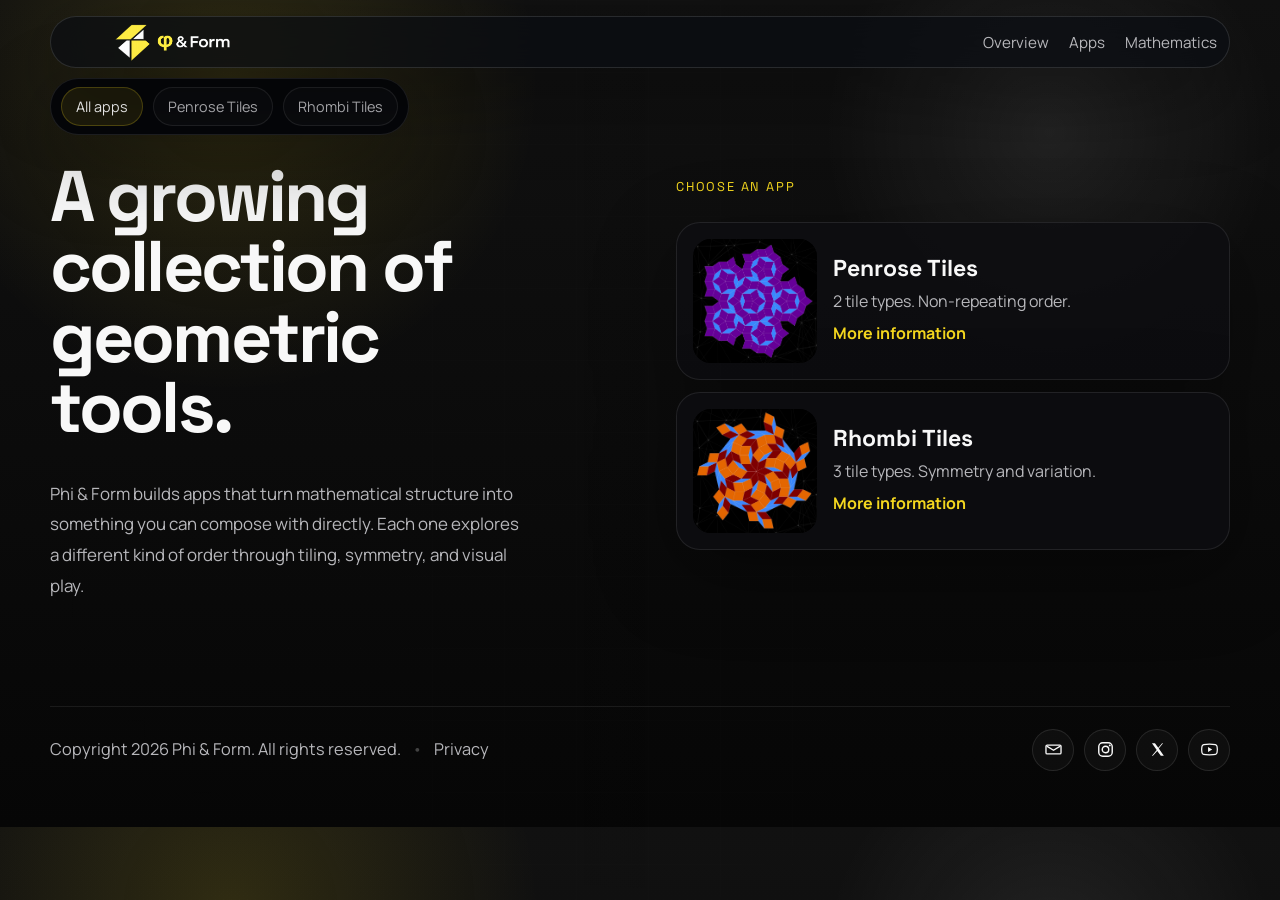
==== apps.html @ 9d16220b "5-10" ====
<!DOCTYPE html>
<html lang="en">
  <head>
    <meta charset="UTF-8" />
    <meta name="viewport" content="width=device-width, initial-scale=1.0" />
    <title>Apps | Phi &amp; Form</title>
    <meta
      name="description"
      content="Explore the Phi and Form app collection, including Penrose Tiles and Rhombi Tiles."
    />
    <link rel="preconnect" href="https://fonts.googleapis.com" />
    <link rel="preconnect" href="https://fonts.gstatic.com" crossorigin />
    <link
      href="https://fonts.googleapis.com/css2?family=Manrope:wght@400;500;600;700;800&amp;family=Noto+Sans+Math&amp;family=Space+Grotesk:wght@500;700&amp;display=swap"
      rel="stylesheet"
    />
    <link rel="icon" type="image/x-icon" href="./favicon.ico?v=4" />
    <link rel="icon" type="image/png" href="./assets/favicon.png?v=4" />
    <link rel="shortcut icon" href="./favicon.ico?v=4" />
    <link rel="stylesheet" href="./styles.css?v=20260329" />
  </head>
  <body>
    <div class="page-shell app-shell">
      <div id="page-top"></div>
      <header class="site-header">
        <a class="brand" href="./index.html#math-as-art" aria-label="Phi and Form home">
          <span class="brand-logo">
            <img src="assets/logo.png?v=20260303" alt="Phi and Form logo" />
          </span>
          <span class="brand-fallback">Phi &amp; Form</span>
        </a>
        <nav class="site-nav" aria-label="Primary navigation">
          <a href="./index.html#math-as-art">Overview</a>
          <a href="./apps.html">Apps</a>
          <a href="./mathematics.html">Mathematics</a>
        </nav>
      </header>

      <nav class="page-subnav" aria-label="Apps sections">
        <a href="./apps.html" aria-current="page">All apps</a>
        <a href="./apps/penrose-art.html">Penrose Tiles</a>
        <a href="./apps/rhombi-tiles.html">Rhombi Tiles</a>
      </nav>

      <main>
        <section class="section app-hero app-hero-simple" id="overview">
          <div class="app-hero-copy reveal">
            <h1>A growing collection of geometric tools.</h1>
            <p class="app-summary">
              Phi &amp; Form builds apps that turn mathematical structure into
              something you can compose with directly. Each one explores a
              different kind of order through tiling, symmetry, and visual play.
            </p>
          </div>

          <div class="app-choice reveal" id="choose-apps">
            <div class="section-heading">
              <p class="eyebrow">Choose an app</p>
            </div>
            <div class="app-choice-grid">
              <article class="app-choice-card">
                <a class="app-choice-media media-slot" href="./apps/penrose-art.html">
                  <img src="assets/penrose-choice-01.png" alt="Penrose Tiles screenshot" />
                  <div class="media-placeholder">Add `assets/penrose-choice-01.png`</div>
                </a>
                <div class="app-choice-copy">
                  <h2>Penrose Tiles</h2>
                  <p>2 tile types. Non-repeating order.</p>
                  <a class="text-link" href="./apps/penrose-art.html">More information</a>
                </div>
              </article>

              <article class="app-choice-card">
                <a class="app-choice-media media-slot" href="./apps/rhombi-tiles.html">
                  <img src="assets/rhombi-choice-01.png" alt="Rhombi Tiles screenshot" />
                  <div class="media-placeholder">Add `assets/rhombi-choice-01.png`</div>
                </a>
                <div class="app-choice-copy">
                  <h2>Rhombi Tiles</h2>
                  <p>3 tile types. Symmetry and variation.</p>
                  <a class="text-link" href="./apps/rhombi-tiles.html">More information</a>
                </div>
              </article>
            </div>
          </div>
        </section>
      </main>

      <footer class="site-footer">
        <p class="footer-copy">
          Copyright 2026 Phi &amp; Form. All rights reserved.
          <span class="footer-sep">•</span>
          <a class="footer-link" href="./privacy.html">Privacy</a>
        </p>
        <div class="footer-socials" aria-label="Social platforms">
          <a
            class="footer-social-link"
            href="mailto:hello@phiandform.com"
            aria-label="Email"
          >
            <svg viewBox="0 0 24 24" focusable="false" aria-hidden="true">
              <path
                d="M4 6.5h16a1.5 1.5 0 0 1 1.5 1.5v8A1.5 1.5 0 0 1 20 17.5H4A1.5 1.5 0 0 1 2.5 16V8A1.5 1.5 0 0 1 4 6.5Z"
                fill="none"
                stroke="currentColor"
                stroke-width="1.7"
                stroke-linejoin="round"
              />
              <path
                d="m4 8 8 5 8-5"
                fill="none"
                stroke="currentColor"
                stroke-width="1.7"
                stroke-linecap="round"
                stroke-linejoin="round"
              />
            </svg>
          </a>
          <a
            class="footer-social-link"
            href="https://www.instagram.com/phiandform/"
            target="_blank"
            rel="noreferrer"
            aria-label="Instagram"
          >
            <svg viewBox="0 0 24 24" focusable="false" aria-hidden="true">
              <rect x="3.5" y="3.5" width="17" height="17" rx="5" fill="none" stroke="currentColor" stroke-width="1.8" />
              <circle cx="12" cy="12" r="4.1" fill="none" stroke="currentColor" stroke-width="1.8" />
              <circle cx="17.4" cy="6.8" r="1.2" fill="currentColor" />
            </svg>
          </a>
          <a
            class="footer-social-link"
            href="https://x.com/phiandform"
            target="_blank"
            rel="noreferrer"
            aria-label="X"
          >
            <svg viewBox="0 0 24 24" focusable="false" aria-hidden="true">
              <path d="M5 4h3.8l4.2 5.7L17.8 4H19l-5.4 6.7L20 20h-3.8l-4.5-6.1L6.2 20H5l6-7.4Z" fill="currentColor" />
            </svg>
          </a>
          <a
            class="footer-social-link"
            href="https://www.youtube.com/@phiandform"
            target="_blank"
            rel="noreferrer"
            aria-label="YouTube"
          >
            <svg viewBox="0 0 24 24" focusable="false" aria-hidden="true">
              <path
                d="M21.4 7.8a2.83 2.83 0 0 0-2-2C17.6 5.3 12 5.3 12 5.3s-5.6 0-7.4.5a2.83 2.83 0 0 0-2 2A29.6 29.6 0 0 0 2.1 12a29.6 29.6 0 0 0 .5 4.2 2.83 2.83 0 0 0 2 2c1.8.5 7.4.5 7.4.5s5.6 0 7.4-.5a2.83 2.83 0 0 0 2-2 29.6 29.6 0 0 0 .5-4.2 29.6 29.6 0 0 0-.5-4.2Z"
                fill="none"
                stroke="currentColor"
                stroke-width="1.6"
                stroke-linejoin="round"
              />
              <path d="M10.2 8.9 15.4 12l-5.2 3.1Z" fill="currentColor" />
            </svg>
          </a>
        </div>
      </footer>
    </div>

    <script src="./script.js?v=20260304"></script>
  </body>
</html>
---- styles.css ----
:root {
  --bg: #080808;
  --panel: rgba(14, 14, 17, 0.84);
  --panel-strong: rgba(18, 18, 22, 0.92);
  --panel-border: rgba(255, 255, 255, 0.12);
  --text: #f8f8f8;
  --muted: #b7b7bb;
  --accent: #f4d71f;
  --accent-soft: rgba(244, 215, 31, 0.16);
  --shadow: 0 24px 80px rgba(0, 0, 0, 0.35);
  --radius-xl: 34px;
  --radius-lg: 24px;
  --radius-md: 18px;
  --content-width: 1180px;
}

* {
  box-sizing: border-box;
}

[hidden] {
  display: none !important;
}

html {
  scroll-behavior: smooth;
}

body {
  margin: 0;
  min-width: 320px;
  color: var(--text);
  font-family: "Manrope", sans-serif;
  background:
    radial-gradient(circle at 18% 10%, rgba(244, 215, 31, 0.14), transparent 24%),
    radial-gradient(circle at 82% 16%, rgba(255, 255, 255, 0.08), transparent 18%),
    linear-gradient(180deg, #111111 0%, #060606 100%);
}

body::before {
  content: "";
  position: fixed;
  inset: 0;
  background:
    linear-gradient(90deg, rgba(255, 255, 255, 0.018), transparent 24%, rgba(255, 255, 255, 0.018) 48%, transparent 72%),
    linear-gradient(rgba(255, 255, 255, 0.028) 1px, transparent 1px),
    linear-gradient(90deg, rgba(255, 255, 255, 0.028) 1px, transparent 1px);
  background-size: auto, 72px 72px, 72px 72px;
  mask-image: radial-gradient(circle at center, black 52%, transparent 92%);
  opacity: 0.22;
  pointer-events: none;
}

a {
  color: inherit;
  text-decoration: none;
  cursor: pointer;
}

img,
video {
  display: block;
  width: 100%;
  height: 100%;
}

video {
  border: 0;
}

.page-shell {
  width: min(100%, calc(var(--content-width) + 64px));
  margin: 0 auto;
  padding: 16px 32px 48px;
}

.section {
  padding: 48px 0;
  scroll-margin-top: 130px;
}

.page-subnav + main .section {
  scroll-margin-top: 112px;
}

.page-subnav + main #studio.section,
.page-subnav + main #apps.section {
  padding-top: 12px;
}

.site-header {
  position: sticky;
  top: 16px;
  z-index: 20;
  display: flex;
  align-items: center;
  justify-content: space-between;
  gap: 20px;
  margin: 0 0 10px;
  padding: 6px 12px 6px 8px;
  background: rgba(10, 13, 19, 0.72);
  border: 1px solid var(--panel-border);
  border-radius: 999px;
  backdrop-filter: blur(18px);
  box-shadow: var(--shadow);
}

.brand {
  display: inline-flex;
  align-items: center;
  gap: 0;
  font-family: "Space Grotesk", sans-serif;
  font-weight: 700;
}

.brand-logo {
  position: relative;
  display: inline-flex;
  align-items: center;
  justify-content: center;
  width: clamp(170px, 20vw, 230px);
  max-width: 100%;
  flex: 0 0 auto;
}

.brand-logo img {
  width: 100%;
  height: auto;
  max-height: 38px;
  object-fit: contain;
  opacity: 0;
  transition: opacity 180ms ease;
}

.brand-logo img.is-ready {
  opacity: 1;
}

.brand-fallback {
  color: var(--text);
  font-size: 1.05rem;
  letter-spacing: 0.04em;
}

.brand.has-logo .brand-fallback {
  display: none;
}

.site-nav {
  display: inline-flex;
  align-items: center;
  gap: 20px;
  color: var(--muted);
  font-size: 0.95rem;
}

.site-nav a:hover,
.site-nav a:focus-visible,
.text-link:hover,
.text-link:focus-visible {
  color: var(--text);
}

.page-subnav {
  display: inline-flex;
  align-items: center;
  gap: 10px;
  margin: 0 0 18px;
  padding: 8px 10px;
  position: sticky;
  top: 74px;
  z-index: 19;
  background: rgba(6, 7, 10, 0.985);
  border: 1px solid rgba(255, 255, 255, 0.1);
  border-radius: 999px;
  backdrop-filter: blur(20px);
  box-shadow: var(--shadow);
}

.page-subnav a {
  color: var(--muted);
  font-size: 0.9rem;
  padding: 9px 14px;
  border: 1px solid rgba(255, 255, 255, 0.09);
  border-radius: 999px;
  background: rgba(255, 255, 255, 0.025);
}

.page-subnav a:hover,
.page-subnav a:focus-visible {
  color: var(--text);
  border-color: rgba(244, 215, 31, 0.18);
  background: rgba(244, 215, 31, 0.07);
}

.page-subnav a[aria-current="page"] {
  color: var(--text);
  border-color: rgba(244, 215, 31, 0.24);
  background: rgba(244, 215, 31, 0.1);
}

.subnav-label-short {
  display: none;
}

.button {
  display: inline-flex;
  align-items: center;
  justify-content: center;
  min-height: 36px;
  padding: 0 16px;
  border-radius: 999px;
  border: 1px solid transparent;
  font-weight: 700;
  cursor: pointer;
  transition:
    transform 180ms ease,
    border-color 180ms ease,
    background-color 180ms ease;
}

.button:hover,
.button:focus-visible {
  transform: translateY(-1px);
}

.button:disabled,
.button[aria-disabled="true"] {
  cursor: default;
  transform: none;
  opacity: 0.72;
}

.button-primary {
  color: #111;
  background: linear-gradient(135deg, var(--accent) 0%, #ffe95d 100%);
}

.button-secondary,
.button-ghost {
  color: var(--text);
  border-color: rgba(244, 215, 31, 0.18);
  background: rgba(244, 215, 31, 0.07);
}

.text-link {
  color: var(--accent);
  font-weight: 700;
}

.eyebrow,
.mini-label,
.feature-index,
.metric-value {
  font-family: "Space Grotesk", sans-serif;
}

.eyebrow,
.mini-label {
  color: var(--accent);
  font-size: 0.8rem;
  letter-spacing: 0.14em;
  text-transform: uppercase;
}

.hero-home,
.app-hero {
  display: grid;
  grid-template-columns: minmax(0, 0.9fr) minmax(0, 1.1fr);
  gap: 36px;
  align-items: center;
  min-height: calc(100vh - 200px);
  padding-top: 12px;
}

.hero-copy h1,
.section-heading h2,
.about-copy h2,
.site-footer h2,
.app-hero-copy h1,
.detail-card h2,
.detail-card h3,
.story-card h3,
.app-copy h3,
.math-card h3 {
  margin: 0;
  font-family: "Space Grotesk", sans-serif;
  font-weight: 700;
  line-height: 0.98;
}

.hero-copy h1,
.app-hero-copy h1 {
  max-width: 10ch;
  font-size: clamp(2.7rem, 5.6vw, 4.5rem);
  letter-spacing: -0.04em;
}

.hero-text,
.story-card p,
.app-copy p,
.math-card p,
.about-copy p,
.site-footer p,
.detail-card p,
.stage-copy p {
  color: var(--muted);
  font-size: 1.02rem;
  line-height: 1.7;
}

.hero-text,
.app-hero-copy p {
  max-width: 30rem;
  font-size: 1.06rem;
}

.hero-actions,
.card-actions {
  display: flex;
  flex-wrap: wrap;
  gap: 14px;
}

.card-actions {
  align-items: center;
  row-gap: 12px;
}

.card-actions .button-secondary {
  border-color: rgba(244, 215, 31, 0.28);
  background: linear-gradient(180deg, rgba(244, 215, 31, 0.12), rgba(255, 255, 255, 0.03));
  box-shadow: inset 0 0 0 1px rgba(255, 255, 255, 0.04);
}

.hero-actions {
  margin: 28px 0 36px;
}

.hero-metrics,
.tag-list {
  display: grid;
  padding: 0;
  margin: 0;
  list-style: none;
}

.hero-metrics {
  grid-template-columns: repeat(3, minmax(0, 1fr));
  gap: 16px;
}

.hero-metrics li,
.story-card,
.app-card,
.math-card,
.about-panel,
.stage-card,
.detail-card,
.gallery-panel {
  background: var(--panel);
  border: 1px solid var(--panel-border);
  box-shadow: var(--shadow);
}

.hero-metrics li {
  display: flex;
  flex-direction: column;
  align-items: flex-start;
  padding: 18px;
  border-radius: var(--radius-md);
}

.metric-value,
.feature-index {
  color: var(--accent);
  font-size: 1.4rem;
}

.metric-value {
  display: block;
  margin-bottom: 10px;
}

.metric-icon {
  display: flex;
  width: 2rem;
  height: 2rem;
  align-items: center;
  justify-content: center;
  margin-bottom: 14px;
}

.metric-icon svg {
  width: 100%;
  height: 100%;
}

.metric-label {
  display: block;
  color: var(--muted);
  line-height: 1.5;
}

.hero-stage {
  position: relative;
  min-height: 0;
  padding: 32px 0 0;
}

.hero-stage-label {
  margin: 0 0 14px;
}

.orb {
  position: absolute;
  border-radius: 50%;
  filter: blur(10px);
}

.orb-large {
  top: 8%;
  right: 4%;
  width: 320px;
  height: 320px;
  background: radial-gradient(circle, rgba(244, 215, 31, 0.34) 0%, transparent 72%);
}

.orb-small {
  bottom: 6%;
  left: 2%;
  width: 220px;
  height: 220px;
  background: radial-gradient(circle, rgba(255, 255, 255, 0.18) 0%, transparent 72%);
}

.stage-card {
  position: relative;
  padding: 28px;
  border-radius: var(--radius-xl);
  overflow: hidden;
}

.stage-topline,
.detail-topline {
  display: flex;
  justify-content: space-between;
  gap: 16px;
  margin-bottom: 18px;
  color: var(--muted);
  font-size: 0.9rem;
}

.stage-grid {
  display: grid;
  grid-template-columns: minmax(280px, 0.9fr) minmax(240px, 0.56fr);
  gap: 22px;
  align-items: start;
}

.stage-media,
.diagram-panel,
.media-slot,
.video-frame,
.gallery-panel {
  position: relative;
  overflow: hidden;
  border-radius: var(--radius-lg);
  background: rgba(255, 255, 255, 0.03);
}

.stage-media {
  min-height: 0;
  width: 100%;
  max-width: 420px;
  justify-self: start;
  aspect-ratio: 9 / 16;
  display: grid;
  place-items: center;
}

.stage-media video,
.video-frame video,
.gallery-panel video {
  object-fit: contain;
  object-position: center top;
  background: #050505;
}

.stage-copy,
.story-card,
.app-copy,
.math-card,
.detail-card {
  padding: 24px;
  border-radius: var(--radius-lg);
}

.stage-copy {
  display: flex;
  flex-direction: column;
  justify-content: flex-start;
  gap: 14px;
  align-self: start;
  justify-self: end;
  min-width: 0;
  max-width: 308px;
  margin: 0;
  background:
    radial-gradient(circle at top right, rgba(255, 255, 255, 0.14), transparent 34%),
    linear-gradient(180deg, rgba(244, 215, 31, 0.18), rgba(255, 255, 255, 0.03));
}

.stage-copy h2,
.detail-card h2 {
  font-size: clamp(1.45rem, 1.8vw, 1.75rem);
  line-height: 1;
}

.stage-copy p {
  max-width: 16rem;
  margin: 0;
  font-size: 0.94rem;
  line-height: 1.5;
}

.stage-support {
  display: grid;
  gap: 6px;
  margin: 0;
  padding: 0;
  list-style: none;
  color: var(--muted);
  font-size: 0.9rem;
  line-height: 1.35;
}

.stage-support li {
  margin: 0;
}

.stage-actions {
  display: flex;
  flex-direction: column;
  align-items: center;
  width: 100%;
  gap: 10px;
}

.stage-button {
  width: 120px;
  min-width: 120px;
  font-size: 0.9rem;
  white-space: nowrap;
}

.app-store-badge {
  display: inline-flex;
  align-items: center;
  justify-content: center;
  min-height: 44px;
  padding: 0 18px;
  border-radius: 999px;
  border: 1px solid var(--panel-border);
  background: rgba(255, 255, 255, 0.03);
  text-decoration: none;
}

.app-store-badge[aria-disabled="true"] {
  pointer-events: none;
}

.app-store-badge img {
  display: none;
  height: 40px;
  width: auto;
}

.app-store-badge.has-badge {
  padding: 0;
  min-height: auto;
  border: 0;
  background: transparent;
}

.app-store-badge.has-badge img {
  display: block;
}

.app-store-badge.has-badge .app-store-badge-fallback {
  display: none;
}

.app-store-badge-fallback {
  color: var(--text);
  font-weight: 700;
}

.section-heading {
  display: flex;
  justify-content: space-between;
  align-items: end;
  gap: 24px;
  margin-bottom: 28px;
}

.section-heading h2,
.about-copy h2,
.site-footer h2 {
  max-width: 14ch;
  font-size: clamp(2.2rem, 4.5vw, 4rem);
}

.story-grid,
.app-grid,
.math-grid,
.detail-grid,
.gallery-grid {
  display: grid;
  gap: 18px;
}

.story-grid,
.math-grid {
  grid-template-columns: repeat(3, minmax(0, 1fr));
}

.app-grid {
  grid-template-columns: repeat(2, minmax(0, 1fr));
  align-items: start;
}

.app-card {
  display: grid;
  grid-template-columns: 1fr;
  gap: 16px;
  padding: 20px;
  border-radius: var(--radius-xl);
  align-items: start;
  align-content: start;
}

.app-media,
.app-copy {
  min-width: 0;
}

.app-copy {
  display: flex;
  flex-direction: column;
  justify-content: flex-start;
  gap: 10px;
  align-self: start;
  justify-self: stretch;
  min-width: 0;
  max-width: none;
  padding: 18px 18px 16px;
  border-radius: var(--radius-lg);
  background:
    radial-gradient(circle at top right, rgba(255, 255, 255, 0.14), transparent 34%),
    linear-gradient(180deg, rgba(244, 215, 31, 0.18), rgba(255, 255, 255, 0.03));
}

.tag-list {
  display: grid;
  gap: 6px;
  margin: 4px 0 0;
}

.tag-list li {
  padding: 0;
  color: var(--muted);
  font-size: 0.9rem;
  border: 0;
  border-radius: 0;
  background: none;
  text-align: left;
  white-space: normal;
}

.media-slot {
  display: grid;
  place-items: center;
  min-height: 220px;
}

.media-slot-tall {
  min-height: 200px;
}

.media-slot img {
  object-fit: contain;
  object-position: center top;
  background: transparent;
}

.media-placeholder,
.video-fallback {
  position: absolute;
  inset: 0;
  display: grid;
  place-items: center;
  padding: 18px;
  color: var(--muted);
  text-align: center;
  border: 1px dashed rgba(255, 255, 255, 0.16);
  background:
    linear-gradient(145deg, rgba(244, 215, 31, 0.08), rgba(255, 255, 255, 0.04));
}

.diagram-panel {
  min-height: 200px;
  padding: 20px;
  display: flex;
  align-items: end;
  background:
    radial-gradient(circle at center, rgba(244, 215, 31, 0.16), transparent 35%),
    linear-gradient(180deg, rgba(255, 255, 255, 0.05), rgba(255, 255, 255, 0.02));
}

.diagram-ring {
  position: absolute;
  inset: 14% 18%;
  border: 1px solid rgba(244, 215, 31, 0.28);
  border-radius: 50%;
}

.diagram-grid {
  position: absolute;
  inset: 0;
  background-image:
    linear-gradient(rgba(255, 255, 255, 0.045) 1px, transparent 1px),
    linear-gradient(90deg, rgba(255, 255, 255, 0.045) 1px, transparent 1px);
  background-size: 48px 48px;
  mask-image: radial-gradient(circle at center, black 45%, transparent 85%);
}

.diagram-copy {
  position: relative;
  z-index: 1;
  max-width: 22rem;
}

.app-card .app-media {
  width: 100%;
}

.app-card .media-slot,
.app-card .diagram-panel {
  width: 100%;
  min-height: 0;
  max-width: 280px;
  margin: 0 auto;
  justify-self: center;
  aspect-ratio: 1 / 1;
  background: #050505;
}

.app-card .button {
  min-width: 132px;
}

.app-card .app-copy h3 {
  font-size: clamp(1.34rem, 1.45vw, 1.72rem);
  line-height: 0.98;
}

.app-card .app-copy p {
  margin: 0;
}

.app-card .card-actions {
  margin-top: 2px;
}

.card-download {
  margin-top: 10px;
}

.card-download {
  margin-top: 0;
  align-self: flex-start;
}

.card-actions .app-store-badge {
  min-height: 42px;
}

.card-actions .app-store-badge.has-badge img {
  height: 42px;
}

.math-card,
.story-card {
  min-height: 100%;
}

.story-card-hero {
  grid-column: 1 / -1;
  display: grid;
  gap: 16px;
  align-items: start;
  padding: 0;
  border: 0;
  border-radius: 0;
  background: none;
  box-shadow: none;
}

.story-card-hero h3 {
  max-width: 16ch;
  font-size: clamp(2.2rem, 5vw, 4.4rem);
  line-height: 0.96;
}

.story-card-hero p:last-child {
  max-width: 56rem;
  font-size: 1.04rem;
  line-height: 1.7;
}

.about-panel {
  display: grid;
  grid-template-columns: minmax(0, 1.2fr) minmax(0, 0.8fr);
  gap: 18px;
  padding: 24px;
  border-radius: var(--radius-xl);
}

.about-note {
  padding: 24px;
  border-radius: var(--radius-lg);
  background: linear-gradient(180deg, rgba(244, 215, 31, 0.08), rgba(255, 255, 255, 0.03));
}

.about-note ul {
  margin: 18px 0 0;
  padding-left: 18px;
  color: var(--muted);
  line-height: 1.8;
}

.site-footer {
  display: flex;
  align-items: center;
  justify-content: space-between;
  gap: 24px;
  margin: 40px 0 0;
  padding: 22px 0 8px;
  border-top: 1px solid rgba(255, 255, 255, 0.08);
}

.footer-copy {
  margin: 0;
  font-size: 0.94rem;
}

.footer-sep {
  display: inline-block;
  margin: 0 8px;
  color: rgba(255, 255, 255, 0.24);
}

.footer-link {
  color: var(--muted);
}

.footer-link:hover,
.footer-link:focus-visible {
  color: var(--text);
}

.footer-socials {
  display: flex;
  align-items: center;
  gap: 10px;
}

.footer-social-link {
  display: inline-flex;
  align-items: center;
  justify-content: center;
  width: 42px;
  height: 42px;
  color: var(--text);
  border: 1px solid rgba(255, 255, 255, 0.1);
  border-radius: 999px;
  background: rgba(255, 255, 255, 0.03);
}

.footer-social-link svg {
  width: 19px;
  height: 19px;
}

.app-hero-copy {
  display: flex;
  flex-direction: column;
  gap: 20px;
}

.math-hero-figure {
  margin: 0;
  display: grid;
  gap: 12px;
}

.math-hero-caption {
  color: var(--muted);
  font-size: 0.98rem;
  line-height: 1.6;
}

.math-hero-figure .media-slot img {
  object-fit: cover;
  object-position: center 35%;
}

.app-summary {
  max-width: 38rem;
  color: var(--muted);
  font-size: 1.08rem;
  line-height: 1.8;
}

.app-hero-simple {
  grid-template-columns: minmax(0, 1.04fr) minmax(280px, 0.96fr);
  gap: 26px;
  min-height: auto;
  padding-top: 8px;
  align-items: start;
}

.app-hero-simple .app-hero-copy {
  max-width: 44rem;
}

.app-choice {
  align-self: start;
  padding-top: 4px;
}

.app-choice .section-heading {
  margin-bottom: 14px;
}

.app-choice-grid {
  display: grid;
  grid-template-columns: 1fr;
  gap: 12px;
}

.app-choice-card {
  display: grid;
  grid-template-columns: 124px minmax(0, 1fr);
  gap: 16px;
  align-items: center;
  padding: 16px;
  border-radius: var(--radius-lg);
  background: var(--panel);
  border: 1px solid rgba(255, 255, 255, 0.09);
  box-shadow: var(--shadow);
}

.app-choice-media {
  min-height: 0;
  width: 124px;
  height: 124px;
  border-radius: 18px;
  overflow: hidden;
  background: #050505;
}

.app-choice-media img {
  width: 100%;
  height: 100%;
  object-fit: cover;
}

.app-choice-copy h2 {
  margin: 0;
  font-family: "Space Grotesk", sans-serif;
  font-size: clamp(1.32rem, 1.8vw, 1.62rem);
  line-height: 1.04;
}

.app-choice-copy p {
  margin: 8px 0 0;
  color: var(--muted);
  font-size: 1rem;
  line-height: 1.6;
}

.app-choice-copy .text-link {
  display: inline-block;
  margin-top: 8px;
}

.detail-grid {
  grid-template-columns: minmax(0, 1.15fr) minmax(0, 0.85fr);
}

.detail-card {
  min-height: 100%;
}

.detail-card h3 {
  font-size: 1.45rem;
}

.gallery-grid {
  grid-template-columns: repeat(2, minmax(0, 1fr));
}

.gallery-panel {
  min-height: 320px;
  padding: 0;
}

.gallery-panel.media-slot {
  min-height: 420px;
}

.penrose-feature-grid {
  display: grid;
  grid-template-columns: repeat(2, minmax(0, 1fr));
  gap: 18px;
}

.penrose-feature-card {
  min-height: 100%;
}

.feature-icon-wrap {
  display: inline-flex;
  align-items: center;
  justify-content: center;
  width: 46px;
  height: 46px;
  margin-bottom: 12px;
  color: var(--accent);
  border: 1px solid rgba(244, 215, 31, 0.24);
  border-radius: 12px;
  background: rgba(244, 215, 31, 0.08);
}

.feature-icon-wrap svg {
  width: 22px;
  height: 22px;
}

.page-penrose .app-hero .gallery-panel.media-slot.media-slot-tall {
  min-height: 360px;
  max-width: 360px;
  justify-self: start;
}

.page-penrose #gallery .gallery-panel.media-slot {
  min-height: 0;
}

.page-penrose #gallery .gallery-rail {
  display: flex;
  gap: 14px;
  overflow-x: auto;
  padding: 2px 2px 10px;
  scroll-snap-type: x proximity;
  -webkit-overflow-scrolling: touch;
}

.page-penrose #gallery .gallery-rail::-webkit-scrollbar {
  height: 8px;
}

.page-penrose #gallery .gallery-rail::-webkit-scrollbar-thumb {
  background: rgba(255, 255, 255, 0.2);
  border-radius: 999px;
}

.page-penrose #gallery .gallery-rail .gallery-panel {
  flex: 0 0 280px;
  width: 280px;
  max-width: 280px;
  aspect-ratio: 1170 / 2532;
  min-height: 0;
  scroll-snap-align: start;
}

.page-penrose #gallery .gallery-panel video,
.page-penrose #gallery .gallery-panel img {
  width: 100%;
  height: 100%;
  object-fit: contain;
}

.bullet-list {
  margin: 18px 0 0;
  padding-left: 18px;
  color: var(--muted);
  line-height: 1.8;
}

.legal-main {
  max-width: 860px;
  margin: 0 auto;
  padding: 28px 0 16px;
}

.legal-doc {
  padding: 0;
  background: none;
  border: 0;
  border-radius: 0;
  box-shadow: none;
}

.legal-doc h1 {
  margin: 0;
  font-size: clamp(2.1rem, 4.2vw, 3rem);
  line-height: 1.02;
}

.legal-meta {
  margin: 10px 0 28px;
  color: rgba(255, 255, 255, 0.7);
  font-size: 0.95rem;
  letter-spacing: 0.02em;
}

.legal-doc h2 {
  margin: 34px 0 12px;
  font-size: 1.04rem;
  line-height: 1.4;
  letter-spacing: 0.04em;
}

.legal-doc p,
.legal-doc li {
  max-width: 72ch;
  margin: 0 0 14px;
  color: rgba(255, 255, 255, 0.84);
  font-size: 1rem;
  line-height: 1.82;
}

.legal-doc .bullet-list {
  margin-top: 10px;
  padding-left: 22px;
}

.legal-doc .bullet-list li {
  margin-bottom: 8px;
}

.legal-doc .text-link {
  color: var(--text);
  text-decoration: underline;
  text-decoration-color: rgba(255, 255, 255, 0.34);
  text-underline-offset: 0.18em;
}

.reveal {
  opacity: 0;
  transform: translateY(24px);
  transition:
    opacity 500ms ease,
    transform 500ms ease;
}

.reveal.is-visible {
  opacity: 1;
  transform: translateY(0);
}

@media (max-width: 1080px) {
  .hero-home,
  .app-hero,
  .story-grid,
  .penrose-feature-grid,
  .app-grid,
  .math-grid,
  .about-panel,
  .detail-grid,
  .gallery-grid,
  .section-heading,
  .site-footer {
    grid-template-columns: 1fr;
  }

  .hero-home,
  .app-hero {
    min-height: auto;
  }

  .page-penrose #gallery .gallery-rail .gallery-panel {
    flex-basis: 240px;
    width: 240px;
    max-width: 240px;
    min-height: 0;
  }

  .app-hero-simple {
    gap: 18px;
  }

  .hero-stage {
    padding: 24px 0 0;
  }

  .stage-card {
    inset: auto;
  }

  .app-card,
  .app-card-feature,
  .stage-grid {
    grid-template-columns: 1fr;
  }

  .stage-media {
    max-width: min(420px, 100%);
  }

  .hero-metrics,
  .tag-list {
    grid-template-columns: 1fr;
  }

  .section-heading,
  .site-footer {
    display: grid;
  }
}

@media (max-width: 760px) {
  .section {
    scroll-margin-top: 176px;
  }

  .page-subnav + main .section {
    scroll-margin-top: 148px;
  }

  .page-shell {
    padding: 16px 16px 40px;
  }

  .site-header {
    position: sticky;
    top: calc(env(safe-area-inset-top, 0px) + 8px);
    z-index: 24;
    display: flex;
    flex-direction: column;
    align-items: stretch;
    border-radius: 24px;
    gap: 10px;
    margin: 8px 0 8px;
    padding: 10px 12px;
  }

  .brand {
    width: 100%;
    justify-content: center;
    min-width: 0;
  }

  .brand-logo {
    width: min(200px, 100%);
  }

  .site-nav {
    width: 100%;
    display: flex;
    align-items: center;
    justify-content: space-between;
    gap: 6px;
    padding: 4px;
    border: 1px solid rgba(255, 255, 255, 0.08);
    border-radius: 999px;
    background: rgba(255, 255, 255, 0.03);
    font-size: 0.82rem;
  }

  .site-nav a {
    flex: 1 1 0;
    min-width: 0;
    padding: 8px 6px;
    text-align: center;
    border-radius: 999px;
    white-space: nowrap;
  }

  .site-header > .button {
    display: none;
  }

  .page-subnav {
    position: sticky;
    top: calc(env(safe-area-inset-top, 0px) + 132px);
    z-index: 23;
    display: inline-flex;
    flex-wrap: wrap;
    gap: 8px;
    margin-top: 0;
    margin-bottom: 10px;
    padding: 6px 8px;
    width: fit-content;
    max-width: 100%;
    background: rgba(6, 7, 10, 0.985);
    border: 1px solid rgba(255, 255, 255, 0.1);
    border-radius: 999px;
    box-shadow: var(--shadow);
  }

  .page-subnav a {
    flex: 0 0 auto;
    font-size: 0.84rem;
    padding: 10px 14px;
  }

  .page-penrose #gallery .gallery-rail {
    gap: 12px;
    padding-bottom: 8px;
  }

  .page-penrose #gallery .gallery-rail .gallery-panel,
  .page-penrose #gallery .gallery-rail .gallery-panel.media-slot {
    flex-basis: min(72vw, 320px);
    width: min(72vw, 320px);
    max-width: min(72vw, 320px);
    min-height: 0;
  }

  .subnav-label-full {
    display: none;
  }

  .subnav-label-short {
    display: inline;
  }

  .site-footer {
    justify-items: center;
    text-align: center;
    gap: 14px;
    margin-top: 32px;
  }

  .legal-main {
    padding-top: 8px;
  }

  .legal-doc h1 {
    font-size: clamp(1.9rem, 9vw, 2.5rem);
  }

  .legal-doc p,
  .legal-doc li {
    font-size: 0.98rem;
    line-height: 1.76;
  }

  .hero-copy h1,
  .app-hero-copy h1 {
    max-width: 11ch;
    font-size: clamp(2.7rem, 12vw, 4rem);
  }

  .hero-stage {
    padding-top: 16px;
  }

  .hero-stage-label {
    margin-bottom: 12px;
    padding-left: 2px;
  }

  .app-card,
  .story-card,
  .math-card,
  .detail-card,
  .about-panel,
  .about-note,
  .stage-copy {
    padding: 20px;
  }

  .media-slot-tall,
  .gallery-panel.media-slot {
    min-height: 320px;
  }

  .app-choice-card {
    grid-template-columns: 100px minmax(0, 1fr);
    gap: 14px;
    padding: 14px;
  }

  .app-choice-media {
    width: 100px;
    height: 100px;
    border-radius: 16px;
  }

  .app-choice-copy h2 {
    font-size: 1.24rem;
  }

  .app-choice-copy p {
    font-size: 0.97rem;
    line-height: 1.55;
  }

  .hero-metrics {
    gap: 12px;
  }

  .hero-metrics li {
    flex-direction: row;
    align-items: center;
    gap: 14px;
    padding: 16px 18px;
  }

  .metric-value {
    margin-bottom: 0;
    flex: 0 0 auto;
  }

  .metric-icon {
    width: 1.5rem;
    height: 1.5rem;
    margin-bottom: 0;
  }

  .metric-label {
    font-size: 0.98rem;
    line-height: 1.35;
  }
}
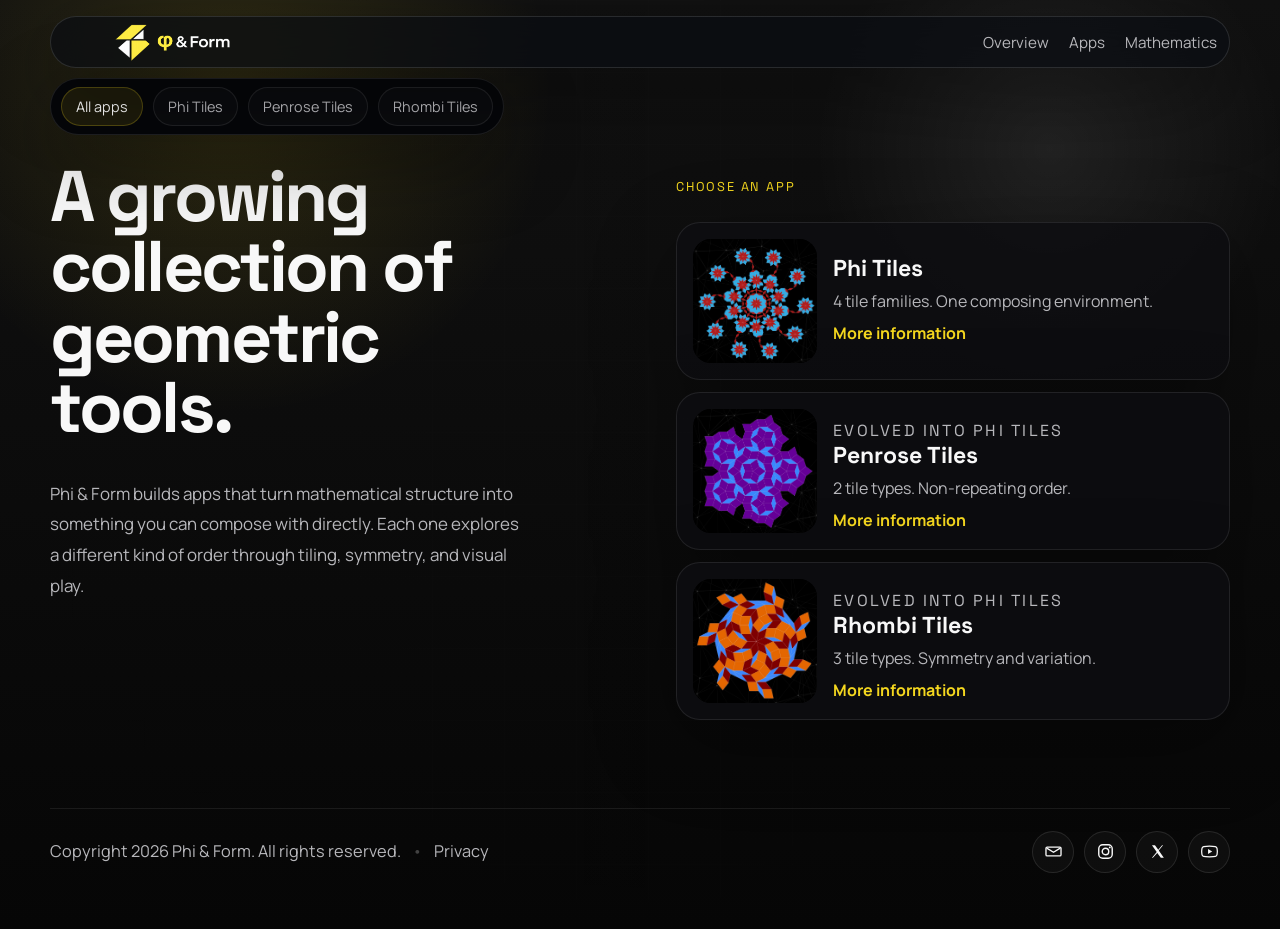
==== commit 19199fe4: "Version 2 Phi Tiles" ====
--- a/apps.html
+++ b/apps.html
@@ -6,7 +6,7 @@
     <title>Apps | Phi &amp; Form</title>
     <meta
       name="description"
-      content="Explore the Phi and Form app collection, including Penrose Tiles and Rhombi Tiles."
+      content="Explore the Phi and Form app collection, including Phi Tiles, Penrose Tiles, and Rhombi Tiles."
     />
     <link rel="preconnect" href="https://fonts.googleapis.com" />
     <link rel="preconnect" href="https://fonts.gstatic.com" crossorigin />
@@ -17,27 +17,28 @@
     <link rel="icon" type="image/x-icon" href="./favicon.ico?v=4" />
     <link rel="icon" type="image/png" href="./assets/favicon.png?v=4" />
     <link rel="shortcut icon" href="./favicon.ico?v=4" />
-    <link rel="stylesheet" href="./styles.css?v=20260329" />
+    <link rel="stylesheet" href="./styles.css?v=20260528" />
   </head>
   <body>
     <div class="page-shell app-shell">
       <div id="page-top"></div>
       <header class="site-header">
-        <a class="brand" href="./index.html#math-as-art" aria-label="Phi and Form home">
+        <a class="brand" href="./index.html#page-top" aria-label="Phi and Form home">
           <span class="brand-logo">
             <img src="assets/logo.png?v=20260303" alt="Phi and Form logo" />
           </span>
           <span class="brand-fallback">Phi &amp; Form</span>
         </a>
         <nav class="site-nav" aria-label="Primary navigation">
-          <a href="./index.html#math-as-art">Overview</a>
+          <a href="./index.html#page-top">Overview</a>
           <a href="./apps.html">Apps</a>
           <a href="./mathematics.html">Mathematics</a>
         </nav>
       </header>
 
-      <nav class="page-subnav" aria-label="Apps sections">
+      <nav class="page-subnav" aria-label="Apps pages">
         <a href="./apps.html" aria-current="page">All apps</a>
+        <a href="./apps/phi-tiles.html">Phi Tiles</a>
         <a href="./apps/penrose-art.html">Penrose Tiles</a>
         <a href="./apps/rhombi-tiles.html">Rhombi Tiles</a>
       </nav>
@@ -58,24 +59,38 @@
               <p class="eyebrow">Choose an app</p>
             </div>
             <div class="app-choice-grid">
-              <article class="app-choice-card">
+              <article class="app-choice-card app-choice-card-featured">
+                <a class="app-choice-media media-slot" href="./apps/phi-tiles.html">
+                  <img src="assets/phi-tiles-choice-01.png" alt="Phi Tiles screenshot" />
+                  <div class="media-placeholder">Add `assets/phi-tiles-choice-01.png`</div>
+                </a>
+                <div class="app-choice-copy">
+                  <h2>Phi Tiles</h2>
+                  <p>4 tile families. One composing environment.</p>
+                  <a class="text-link" href="./apps/phi-tiles.html">More information</a>
+                </div>
+              </article>
+
+              <article class="app-choice-card app-choice-card-legacy">
                 <a class="app-choice-media media-slot" href="./apps/penrose-art.html">
                   <img src="assets/penrose-choice-01.png" alt="Penrose Tiles screenshot" />
                   <div class="media-placeholder">Add `assets/penrose-choice-01.png`</div>
                 </a>
                 <div class="app-choice-copy">
+                  <p class="eyebrow">Evolved into Phi Tiles</p>
                   <h2>Penrose Tiles</h2>
                   <p>2 tile types. Non-repeating order.</p>
                   <a class="text-link" href="./apps/penrose-art.html">More information</a>
                 </div>
               </article>
 
-              <article class="app-choice-card">
+              <article class="app-choice-card app-choice-card-legacy">
                 <a class="app-choice-media media-slot" href="./apps/rhombi-tiles.html">
                   <img src="assets/rhombi-choice-01.png" alt="Rhombi Tiles screenshot" />
                   <div class="media-placeholder">Add `assets/rhombi-choice-01.png`</div>
                 </a>
                 <div class="app-choice-copy">
+                  <p class="eyebrow">Evolved into Phi Tiles</p>
                   <h2>Rhombi Tiles</h2>
                   <p>3 tile types. Symmetry and variation.</p>
                   <a class="text-link" href="./apps/rhombi-tiles.html">More information</a>
@@ -162,6 +177,6 @@
       </footer>
     </div>
 
-    <script src="./script.js?v=20260304"></script>
+    <script src="./script.js?v=20260312"></script>
   </body>
 </html>
--- a/styles.css
+++ b/styles.css
@@ -88,6 +88,13 @@
   padding-top: 12px;
 }
 
+.page-subnav + main #penrose.section,
+.page-subnav + main #rhombus.section,
+.page-subnav + main #spectre.section,
+.page-subnav + main #mosaic.section {
+  padding-top: 12px;
+}
+
 .site-header {
   position: sticky;
   top: 16px;
@@ -248,6 +255,27 @@
   font-weight: 700;
 }
 
+.origin-callout {
+  border-left: 3px solid rgba(245, 196, 0, 0.5);
+  padding: 14px 20px;
+  margin: 32px 0 0;
+  border-radius: 0 8px 8px 0;
+  background: rgba(245, 196, 0, 0.05);
+}
+
+.origin-callout p {
+  margin: 0;
+  font-size: 0.88rem;
+  opacity: 0.75;
+  line-height: 1.55;
+}
+
+.origin-callout a {
+  color: inherit;
+  text-decoration: underline;
+  text-underline-offset: 2px;
+}
+
 .eyebrow,
 .mini-label,
 .feature-index,
@@ -604,6 +632,18 @@
   margin-bottom: 28px;
 }
 
+.back-to-top {
+  color: var(--muted);
+  font-size: 0.88rem;
+  letter-spacing: 0.02em;
+  text-transform: none;
+}
+
+.back-to-top:hover,
+.back-to-top:focus-visible {
+  color: var(--text);
+}
+
 .section-heading h2,
 .about-copy h2,
 .site-footer h2 {
@@ -777,6 +817,53 @@
   margin-top: 10px;
 }
 
+/* Feature card two-column layout */
+.app-card-feature {
+  grid-column: 1 / -1;
+  grid-template-columns: 1fr 1fr;
+  padding: 0;
+  gap: 0;
+  align-items: start;
+}
+
+.app-card-feature .app-card-main {
+  display: flex;
+  flex-direction: column;
+  gap: 16px;
+  padding: 20px;
+}
+
+.app-card-side {
+  display: flex;
+  flex-direction: column;
+  gap: 20px;
+  padding: 20px 20px 20px 24px;
+  border-left: 1px solid rgba(255, 255, 255, 0.06);
+}
+
+.app-side-media {
+  display: flex;
+  justify-content: center;
+}
+
+.app-side-media video {
+  max-width: 100%;
+  max-height: 460px;
+  border-radius: 12px;
+  display: block;
+  background: #050505;
+}
+
+.app-side-copy .mini-label {
+  margin-bottom: 10px;
+}
+
+.app-side-copy p {
+  margin: 0;
+  opacity: 0.72;
+  line-height: 1.6;
+}
+
 .card-download {
   margin-top: 0;
   align-self: flex-start;
@@ -793,6 +880,11 @@
 .math-card,
 .story-card {
   min-height: 100%;
+}
+
+.story-card {
+  padding-top: 20px;
+  padding-bottom: 20px;
 }
 
 .story-card-hero {
@@ -1021,6 +1113,70 @@
   min-height: 420px;
 }
 
+.visual-guide-card .gallery-panel.media-slot {
+  min-height: 0;
+  width: min(100%, 420px);
+  aspect-ratio: 4 / 3;
+  margin: 2px auto 0;
+}
+
+.visual-guide-card .gallery-panel.media-slot img {
+  width: 100%;
+  height: 100%;
+  object-fit: contain;
+  object-position: center;
+}
+
+.visual-guide-card-rhombus .gallery-panel.media-slot {
+  aspect-ratio: 1 / 1;
+  background: #080808;
+}
+
+.visual-guide-card-rhombus .gallery-panel.media-slot img {
+  object-fit: contain;
+  object-position: center;
+}
+
+.visual-guide-card-penrose .gallery-panel.media-slot {
+  aspect-ratio: 5 / 4;
+  background: #080808;
+}
+
+.visual-guide-card-penrose .gallery-panel.media-slot img {
+  object-fit: contain;
+  object-position: center;
+}
+
+.visual-guide-card-spectre .gallery-panel.media-slot {
+  aspect-ratio: 4 / 3;
+  background: #080808;
+}
+
+.visual-guide-card-spectre .gallery-panel.media-slot img {
+  object-fit: cover;
+  object-position: center;
+}
+
+.visual-guide-card-mosaic .gallery-panel.media-slot {
+  aspect-ratio: 3 / 4;
+  width: min(100%, 315px);
+  background: #080808;
+}
+
+.visual-guide-card-mosaic .gallery-panel.media-slot img {
+  object-fit: contain;
+  object-position: center;
+}
+
+/* Mathematics page hero — no full-viewport min-height */
+.page-math .app-hero {
+  min-height: auto;
+  align-items: start;
+  padding-top: 8px;
+  padding-bottom: 0;
+}
+
+
 .penrose-feature-grid {
   display: grid;
   grid-template-columns: repeat(2, minmax(0, 1fr));
@@ -1035,8 +1191,8 @@
   display: inline-flex;
   align-items: center;
   justify-content: center;
-  width: 46px;
-  height: 46px;
+  width: 52px;
+  height: 52px;
   margin-bottom: 12px;
   color: var(--accent);
   border: 1px solid rgba(244, 215, 31, 0.24);
@@ -1045,21 +1201,142 @@
 }
 
 .feature-icon-wrap svg {
-  width: 22px;
-  height: 22px;
-}
-
-.page-penrose .app-hero .gallery-panel.media-slot.media-slot-tall {
-  min-height: 360px;
-  max-width: 360px;
-  justify-self: start;
+  width: 34px;
+  height: 34px;
+}
+
+.page-penrose .app-hero .hero-stage,
+.page-rhombi .app-hero .hero-stage {
+  padding-top: 0;
+  min-height: 0;
+  align-self: center;
+  margin-top: 0;
+  display: flex;
+  justify-content: center;
+  justify-self: stretch;
+}
+
+.page-phi .app-hero .hero-stage {
+  padding-top: 0;
+  min-height: 0;
+  align-self: center;
+  margin-top: 0;
+  display: flex;
+  justify-content: center;
+  justify-self: stretch;
+}
+
+.page-penrose .app-hero,
+.page-rhombi .app-hero,
+.page-phi .app-hero {
+  align-items: center;
+}
+
+.page-penrose .app-hero .stage-card-single,
+.page-rhombi .app-hero .stage-card-single,
+.page-phi .app-hero .stage-card-single {
+  padding: 0;
+  display: flex;
+  justify-content: center;
+  background: transparent;
+  border: 0;
+  box-shadow: none;
+}
+
+.page-penrose .app-hero .penrose-hero-media,
+.page-rhombi .app-hero .rhombi-hero-media,
+.page-phi .app-hero .phi-hero-media {
+  width: clamp(300px, 28vw, 440px);
+  max-width: 440px;
+  aspect-ratio: 1 / 1;
+  min-height: 0;
+  padding: 8px;
+  background: #050505;
+}
+
+.page-penrose .app-hero .penrose-hero-media video,
+.page-penrose .app-hero .penrose-hero-media img,
+.page-rhombi .app-hero .rhombi-hero-media video,
+.page-rhombi .app-hero .rhombi-hero-media img,
+.page-phi .app-hero .phi-hero-media video,
+.page-phi .app-hero .phi-hero-media img {
+  width: 100%;
+  height: 100%;
+  object-fit: contain;
+  object-position: center center;
+  border-radius: calc(var(--radius-lg) - 8px);
 }
 
 .page-penrose #gallery .gallery-panel.media-slot {
-  min-height: 0;
+  min-height: 0 !important;
+}
+
+.page-rhombi #gallery .gallery-panel.media-slot,
+.page-phi #gallery .gallery-panel.media-slot {
+  min-height: 0 !important;
+}
+
+.page-penrose #overview.section {
+  min-height: auto;
+  align-items: start;
+  padding-top: 10px;
+  padding-bottom: 6px;
+}
+
+.page-rhombi #overview.section,
+.page-phi #overview.section {
+  min-height: auto;
+  align-items: start;
+  padding-top: 10px;
+  padding-bottom: 6px;
+}
+
+.page-penrose #gallery.section {
+  padding-top: 6px;
 }
 
 .page-penrose #gallery .gallery-rail {
+  display: flex;
+  flex-wrap: nowrap;
+  gap: 14px;
+  overflow-x: auto;
+  overflow-y: hidden;
+  padding: 2px 2px 10px;
+  scroll-snap-type: x proximity;
+  -webkit-overflow-scrolling: touch;
+}
+
+.page-penrose #gallery .gallery-rail::-webkit-scrollbar {
+  height: 8px;
+}
+
+.page-penrose #gallery .gallery-rail::-webkit-scrollbar-thumb {
+  background: rgba(255, 255, 255, 0.2);
+  border-radius: 999px;
+}
+
+.page-penrose #gallery .gallery-rail .gallery-panel,
+.page-penrose #gallery .gallery-rail .gallery-panel.media-slot {
+  flex: 0 0 164px !important;
+  width: 164px !important;
+  max-width: 164px !important;
+  aspect-ratio: 1170 / 2532 !important;
+  min-height: 0 !important;
+  scroll-snap-align: start;
+}
+
+.page-penrose #gallery .gallery-panel video,
+.page-penrose #gallery .gallery-panel img {
+  width: 100%;
+  height: 100%;
+  object-fit: contain;
+}
+
+.page-rhombi #gallery.section {
+  padding-top: 6px;
+}
+
+.page-rhombi #gallery .gallery-rail {
   display: flex;
   gap: 14px;
   overflow-x: auto;
@@ -1068,29 +1345,36 @@
   -webkit-overflow-scrolling: touch;
 }
 
-.page-penrose #gallery .gallery-rail::-webkit-scrollbar {
+.page-rhombi #gallery .gallery-rail::-webkit-scrollbar {
   height: 8px;
 }
 
-.page-penrose #gallery .gallery-rail::-webkit-scrollbar-thumb {
+.page-rhombi #gallery .gallery-rail::-webkit-scrollbar-thumb {
   background: rgba(255, 255, 255, 0.2);
   border-radius: 999px;
 }
 
-.page-penrose #gallery .gallery-rail .gallery-panel {
-  flex: 0 0 280px;
-  width: 280px;
-  max-width: 280px;
-  aspect-ratio: 1170 / 2532;
-  min-height: 0;
+.page-rhombi #gallery .gallery-rail .gallery-panel {
+  flex: 0 0 164px !important;
+  width: 164px !important;
+  max-width: 164px !important;
+  aspect-ratio: 1170 / 2532 !important;
+  min-height: 0 !important;
   scroll-snap-align: start;
 }
 
-.page-penrose #gallery .gallery-panel video,
-.page-penrose #gallery .gallery-panel img {
+.page-rhombi #gallery .gallery-panel video,
+.page-rhombi #gallery .gallery-panel img {
   width: 100%;
   height: 100%;
   object-fit: contain;
+}
+
+.page-penrose #features.section,
+.page-penrose #support.section,
+.page-rhombi #features.section,
+.page-rhombi #support.section {
+  padding-top: 6px;
 }
 
 .bullet-list {
@@ -1192,11 +1476,22 @@
     min-height: auto;
   }
 
-  .page-penrose #gallery .gallery-rail .gallery-panel {
-    flex-basis: 240px;
-    width: 240px;
-    max-width: 240px;
-    min-height: 0;
+  .page-penrose #gallery .gallery-rail .gallery-panel,
+  .page-penrose #gallery .gallery-rail .gallery-panel.media-slot {
+    flex-basis: 152px !important;
+    width: 152px !important;
+    max-width: 152px !important;
+    min-height: 0 !important;
+  }
+
+  .page-penrose .app-hero .hero-stage {
+    margin-top: 0;
+    justify-content: center;
+    justify-self: stretch;
+  }
+
+  .page-penrose .app-hero .stage-card-single {
+    justify-content: center;
   }
 
   .app-hero-simple {
@@ -1217,8 +1512,23 @@
     grid-template-columns: 1fr;
   }
 
+  .app-card-side {
+    border-left: none;
+    border-top: 1px solid rgba(255, 255, 255, 0.06);
+    padding: 24px 20px 20px;
+  }
+
   .stage-media {
     max-width: min(420px, 100%);
+    max-height: 420px;
+    overflow: hidden;
+    justify-self: center;
+    width: 100%;
+  }
+
+  .stage-copy {
+    justify-self: stretch;
+    max-width: 100%;
   }
 
   .hero-metrics,
@@ -1239,6 +1549,26 @@
 
   .page-subnav + main .section {
     scroll-margin-top: 148px;
+  }
+
+  /* App pages have two stacked sticky bars on mobile (header + page subnav).
+     Increase anchor offset so section titles never land underneath them. */
+  .page-penrose .section,
+  .page-rhombi .section {
+    scroll-margin-top: 272px;
+  }
+
+  /* Overview page subsection anchors need the same clearance on mobile. */
+  main #studio.section,
+  main #apps.section {
+    scroll-margin-top: 228px;
+  }
+
+  main #penrose.section,
+  main #rhombus.section,
+  main #spectre.section,
+  main #mosaic.section {
+    scroll-margin-top: 228px;
   }
 
   .page-shell {
@@ -1325,10 +1655,10 @@
 
   .page-penrose #gallery .gallery-rail .gallery-panel,
   .page-penrose #gallery .gallery-rail .gallery-panel.media-slot {
-    flex-basis: min(72vw, 320px);
-    width: min(72vw, 320px);
-    max-width: min(72vw, 320px);
-    min-height: 0;
+    flex-basis: 146px !important;
+    width: 146px !important;
+    max-width: 146px !important;
+    min-height: 0 !important;
   }
 
   .subnav-label-full {
@@ -1337,6 +1667,10 @@
 
   .subnav-label-short {
     display: inline;
+  }
+
+  .back-to-top {
+    display: none;
   }
 
   .site-footer {
@@ -1385,9 +1719,39 @@
     padding: 20px;
   }
 
+  .story-card {
+    min-height: auto;
+  }
+
+  .story-grid {
+    gap: 10px;
+  }
+
   .media-slot-tall,
   .gallery-panel.media-slot {
     min-height: 320px;
+  }
+
+  .visual-guide-card .gallery-panel.media-slot {
+    min-height: 0;
+    width: min(100%, 340px);
+    aspect-ratio: 4 / 3;
+  }
+
+  .visual-guide-card-rhombus .gallery-panel.media-slot {
+    aspect-ratio: 1 / 1;
+  }
+
+  .visual-guide-card-penrose .gallery-panel.media-slot {
+    aspect-ratio: 5 / 4;
+  }
+
+  .visual-guide-card-spectre .gallery-panel.media-slot {
+    aspect-ratio: 4 / 3;
+  }
+
+  .visual-guide-card-mosaic .gallery-panel.media-slot {
+    aspect-ratio: 3 / 4;
   }
 
   .app-choice-card {
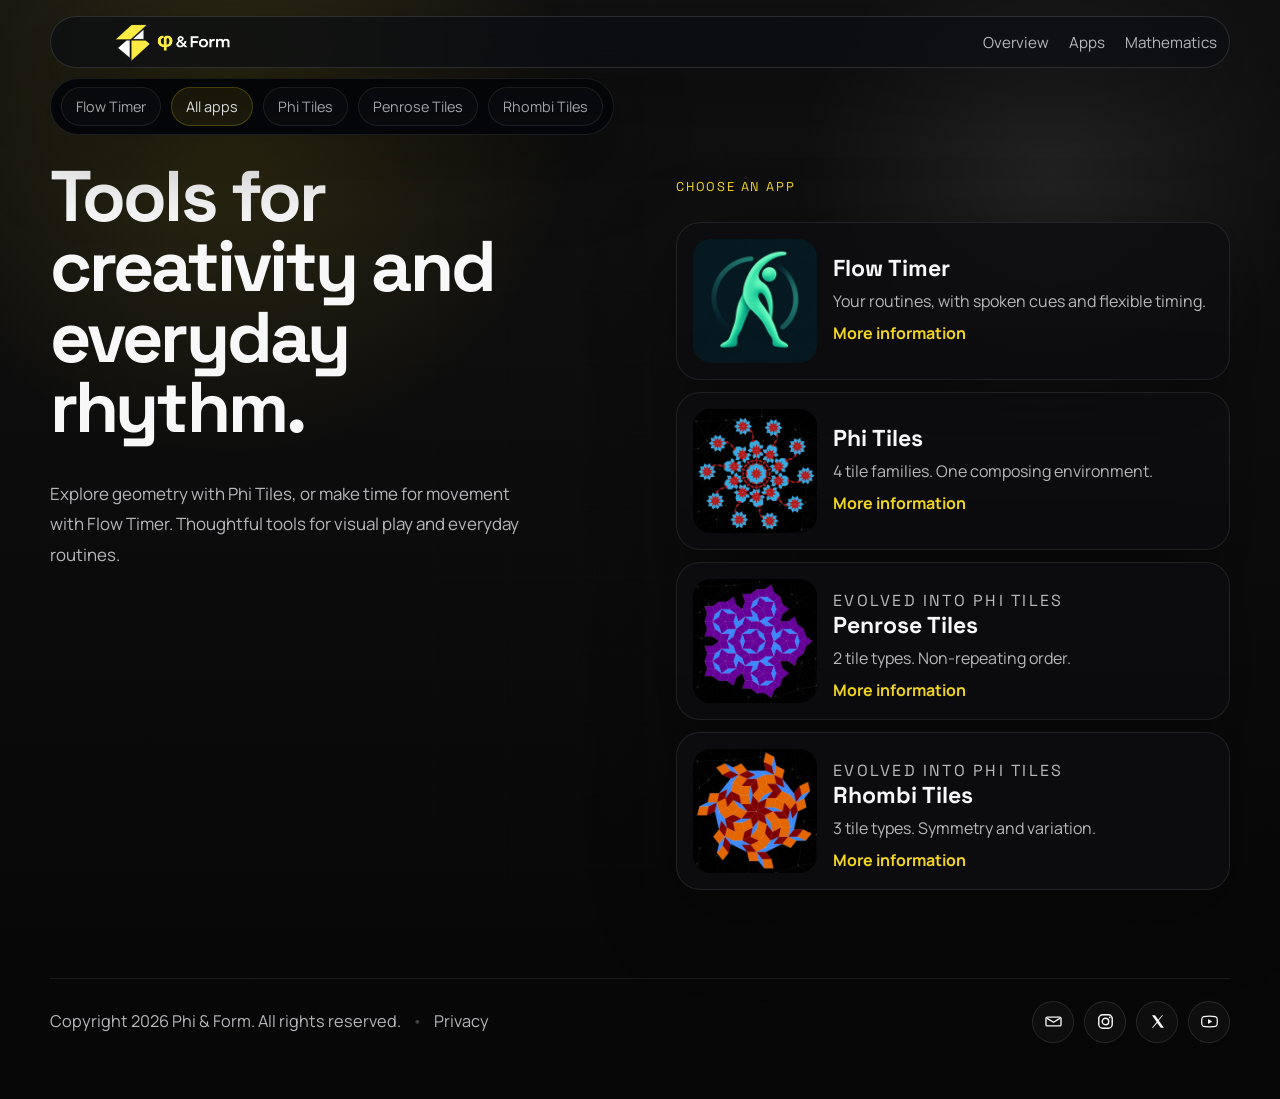
==== commit b22b2f71: "Try this" ====
--- a/apps.html
+++ b/apps.html
@@ -6,7 +6,7 @@
     <title>Apps | Phi &amp; Form</title>
     <meta
       name="description"
-      content="Explore the Phi and Form app collection, including Phi Tiles, Penrose Tiles, and Rhombi Tiles."
+      content="Explore the Phi and Form app collection, including Flow Timer, Phi Tiles, Penrose Tiles, and Rhombi Tiles."
     />
     <link rel="preconnect" href="https://fonts.googleapis.com" />
     <link rel="preconnect" href="https://fonts.gstatic.com" crossorigin />
@@ -37,6 +37,7 @@
       </header>
 
       <nav class="page-subnav" aria-label="Apps pages">
+        <a href="./apps/flow-timer.html">Flow Timer</a>
         <a href="./apps.html" aria-current="page">All apps</a>
         <a href="./apps/phi-tiles.html">Phi Tiles</a>
         <a href="./apps/penrose-art.html">Penrose Tiles</a>
@@ -46,11 +47,10 @@
       <main>
         <section class="section app-hero app-hero-simple" id="overview">
           <div class="app-hero-copy reveal">
-            <h1>A growing collection of geometric tools.</h1>
+            <h1>Tools for creativity and everyday rhythm.</h1>
             <p class="app-summary">
-              Phi &amp; Form builds apps that turn mathematical structure into
-              something you can compose with directly. Each one explores a
-              different kind of order through tiling, symmetry, and visual play.
+              Explore geometry with Phi Tiles, or make time for movement with
+              Flow Timer. Thoughtful tools for visual play and everyday routines.
             </p>
           </div>
 
@@ -59,6 +59,11 @@
               <p class="eyebrow">Choose an app</p>
             </div>
             <div class="app-choice-grid">
+              <article class="app-choice-card">
+                <a class="app-choice-media" href="./apps/flow-timer.html"><img src="assets/flow-timer-icon.png" alt="Flow Timer app icon" /></a>
+                <div class="app-choice-copy"><h2>Flow Timer</h2><p>Your routines, with spoken cues and flexible timing.</p><a class="text-link" href="./apps/flow-timer.html">More information</a></div>
+              </article>
+
               <article class="app-choice-card app-choice-card-featured">
                 <a class="app-choice-media media-slot" href="./apps/phi-tiles.html">
                   <img src="assets/phi-tiles-choice-01.png" alt="Phi Tiles screenshot" />
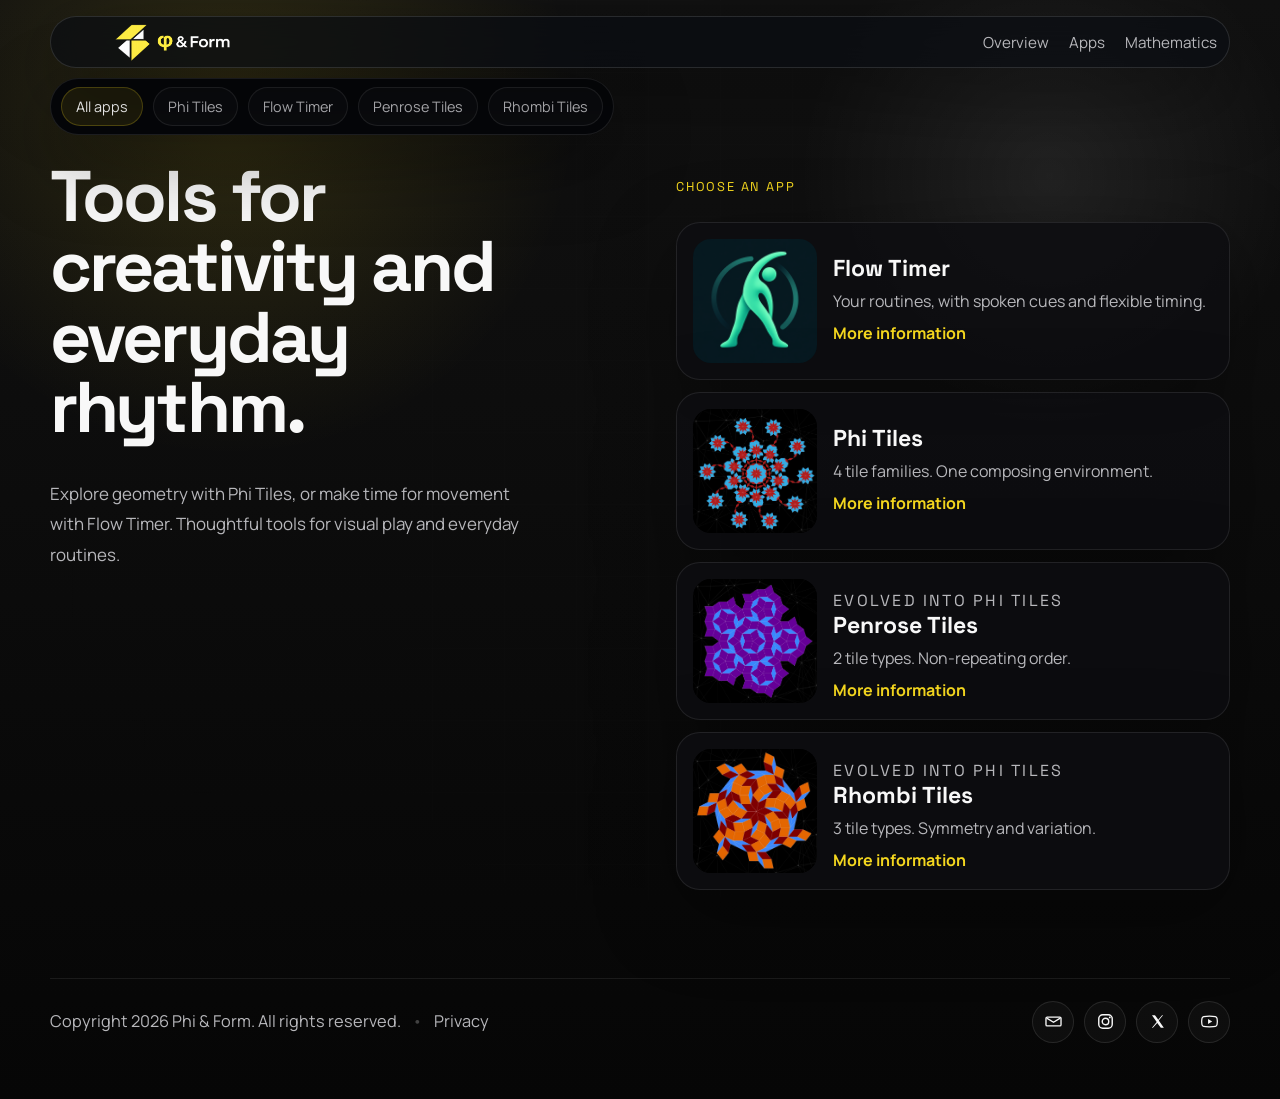
==== commit 37eca7b2: "NEw final" ====
--- a/apps.html
+++ b/apps.html
@@ -37,9 +37,9 @@
       </header>
 
       <nav class="page-subnav" aria-label="Apps pages">
-        <a href="./apps/flow-timer.html">Flow Timer</a>
         <a href="./apps.html" aria-current="page">All apps</a>
         <a href="./apps/phi-tiles.html">Phi Tiles</a>
+        <a href="./apps/flow-timer.html">Flow Timer</a>
         <a href="./apps/penrose-art.html">Penrose Tiles</a>
         <a href="./apps/rhombi-tiles.html">Rhombi Tiles</a>
       </nav>
